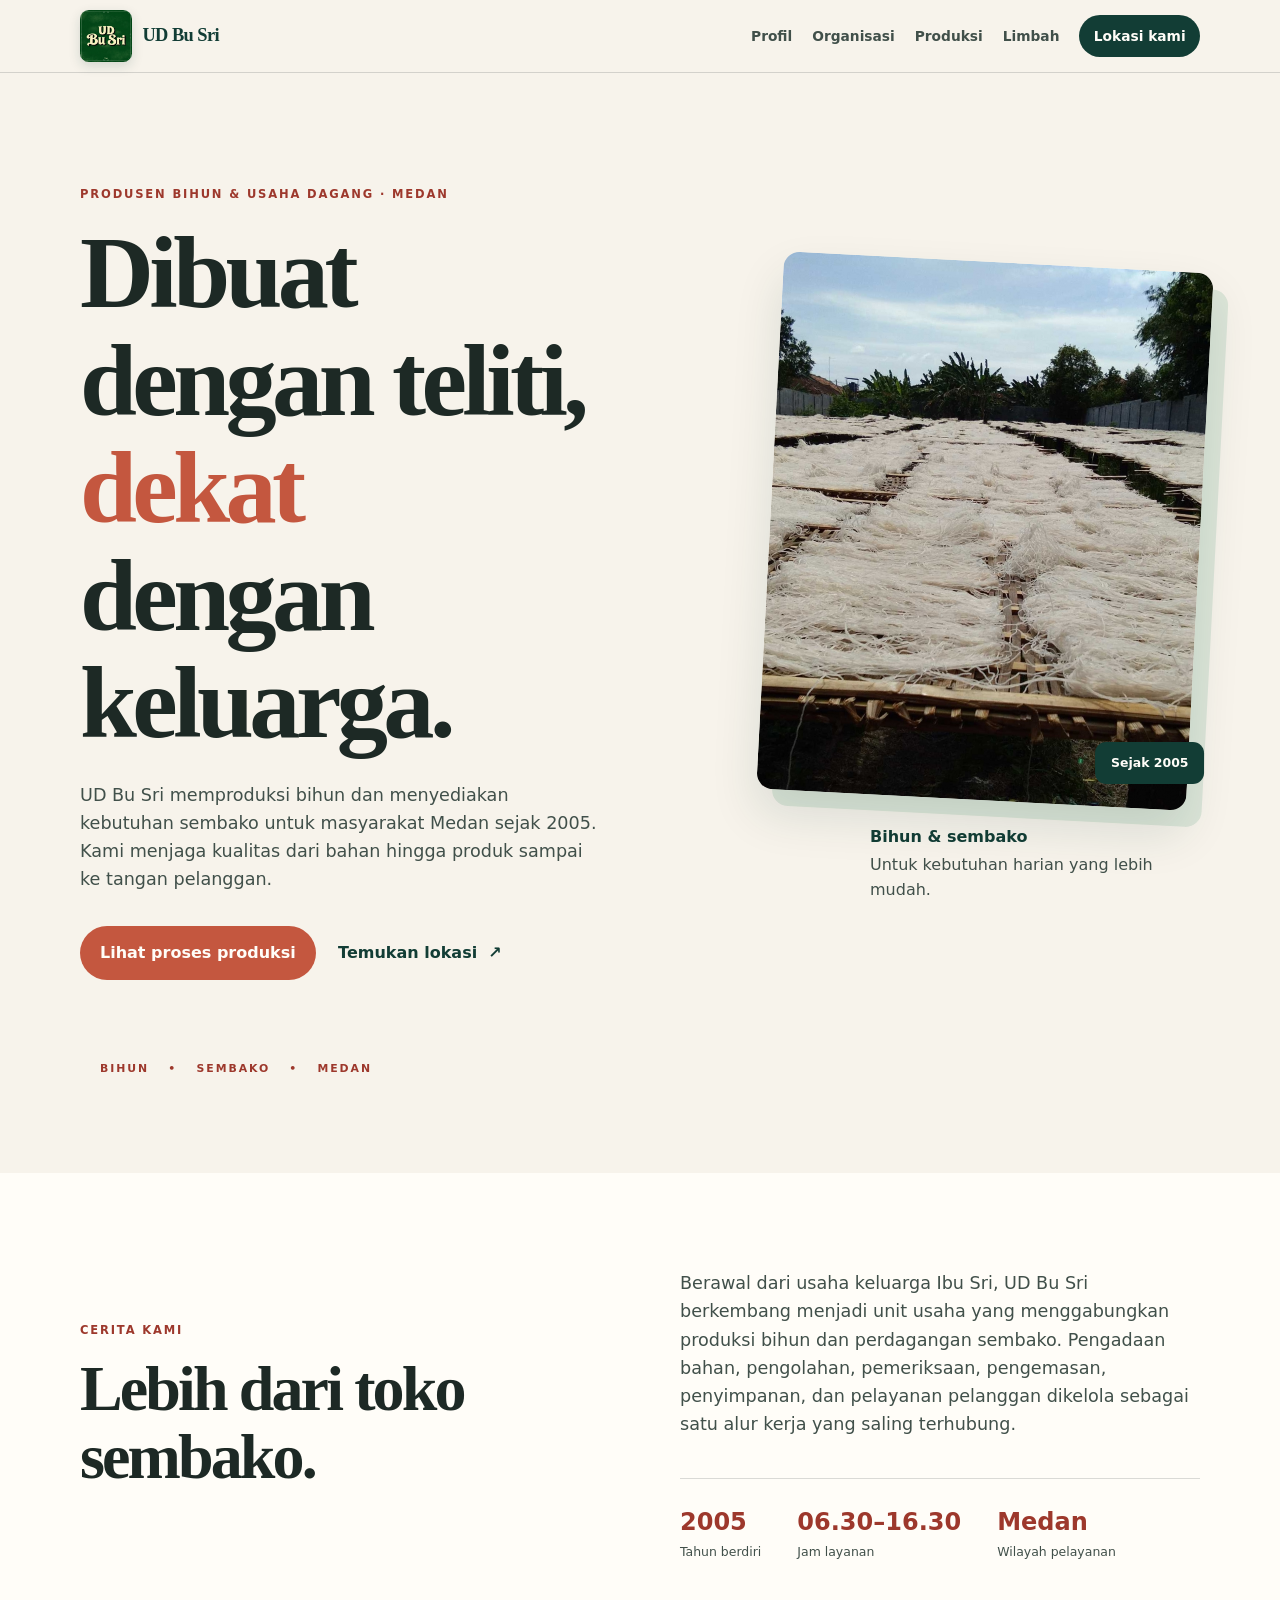
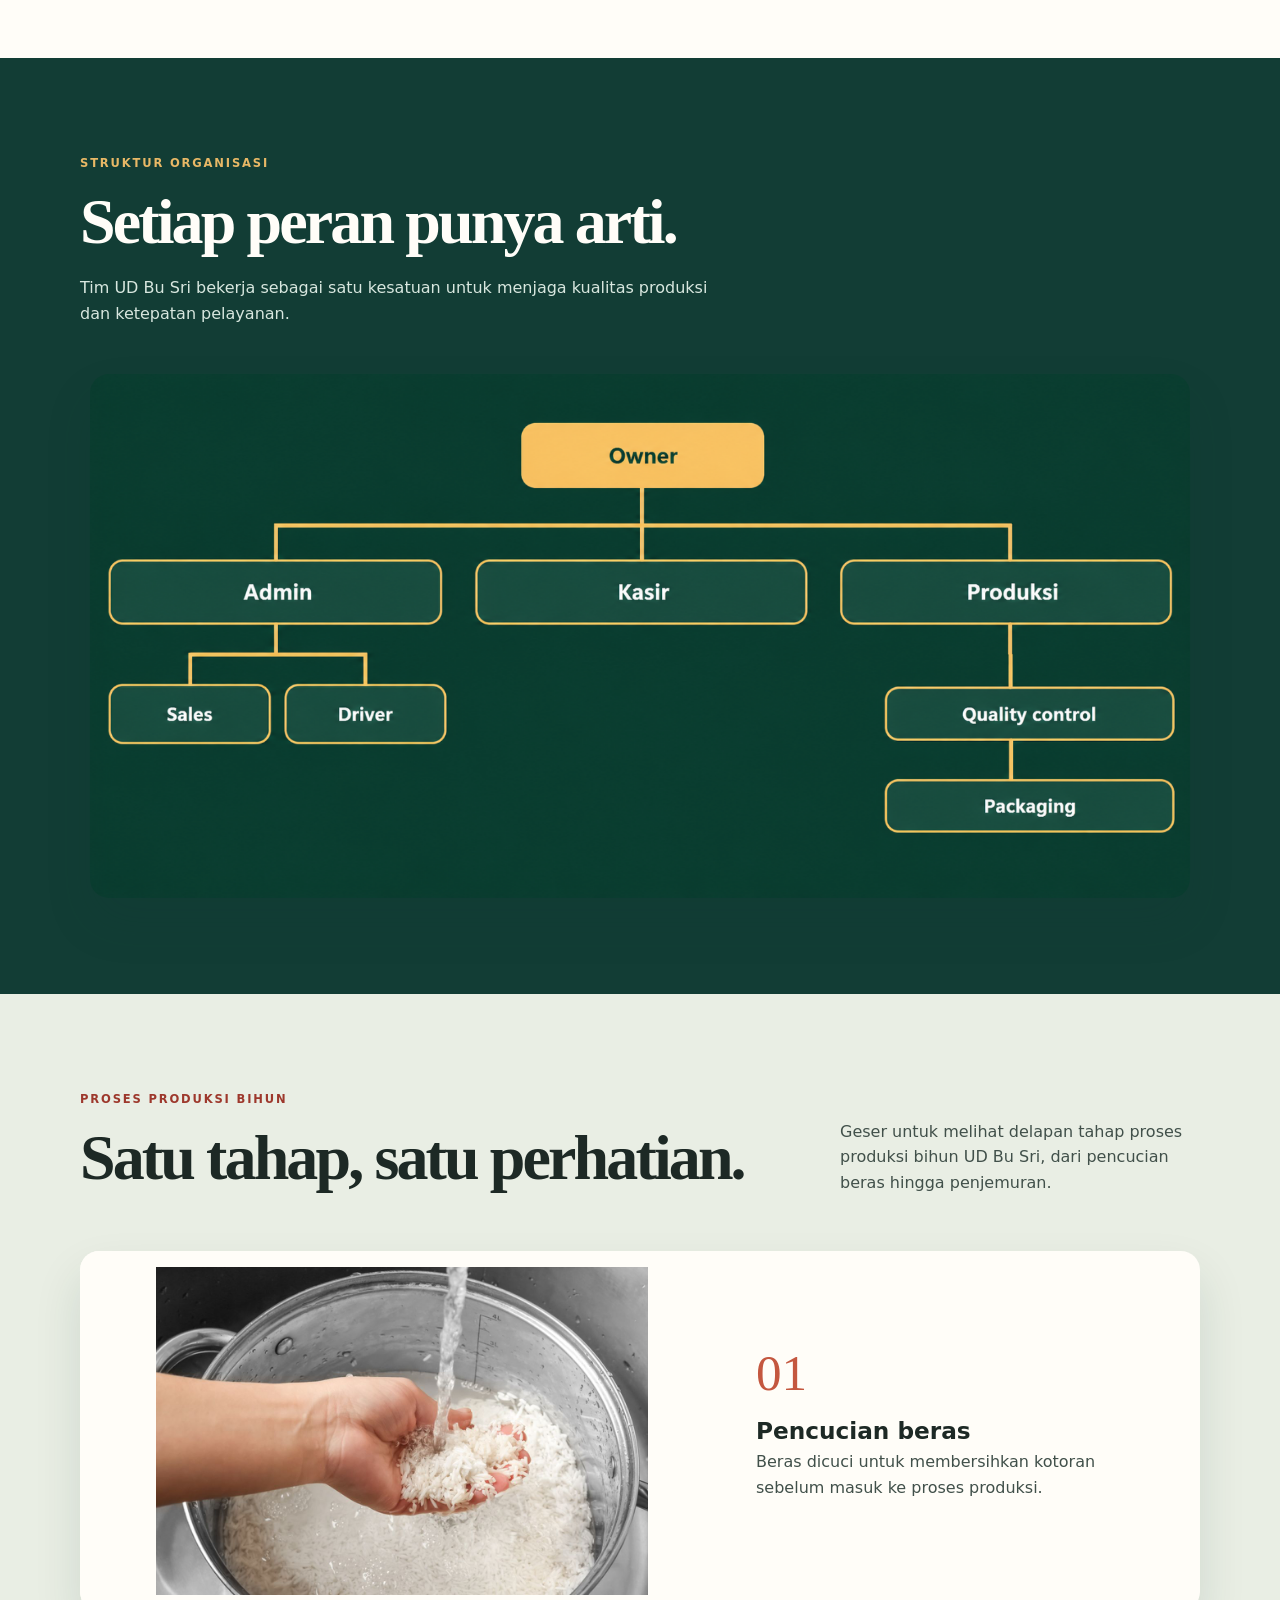
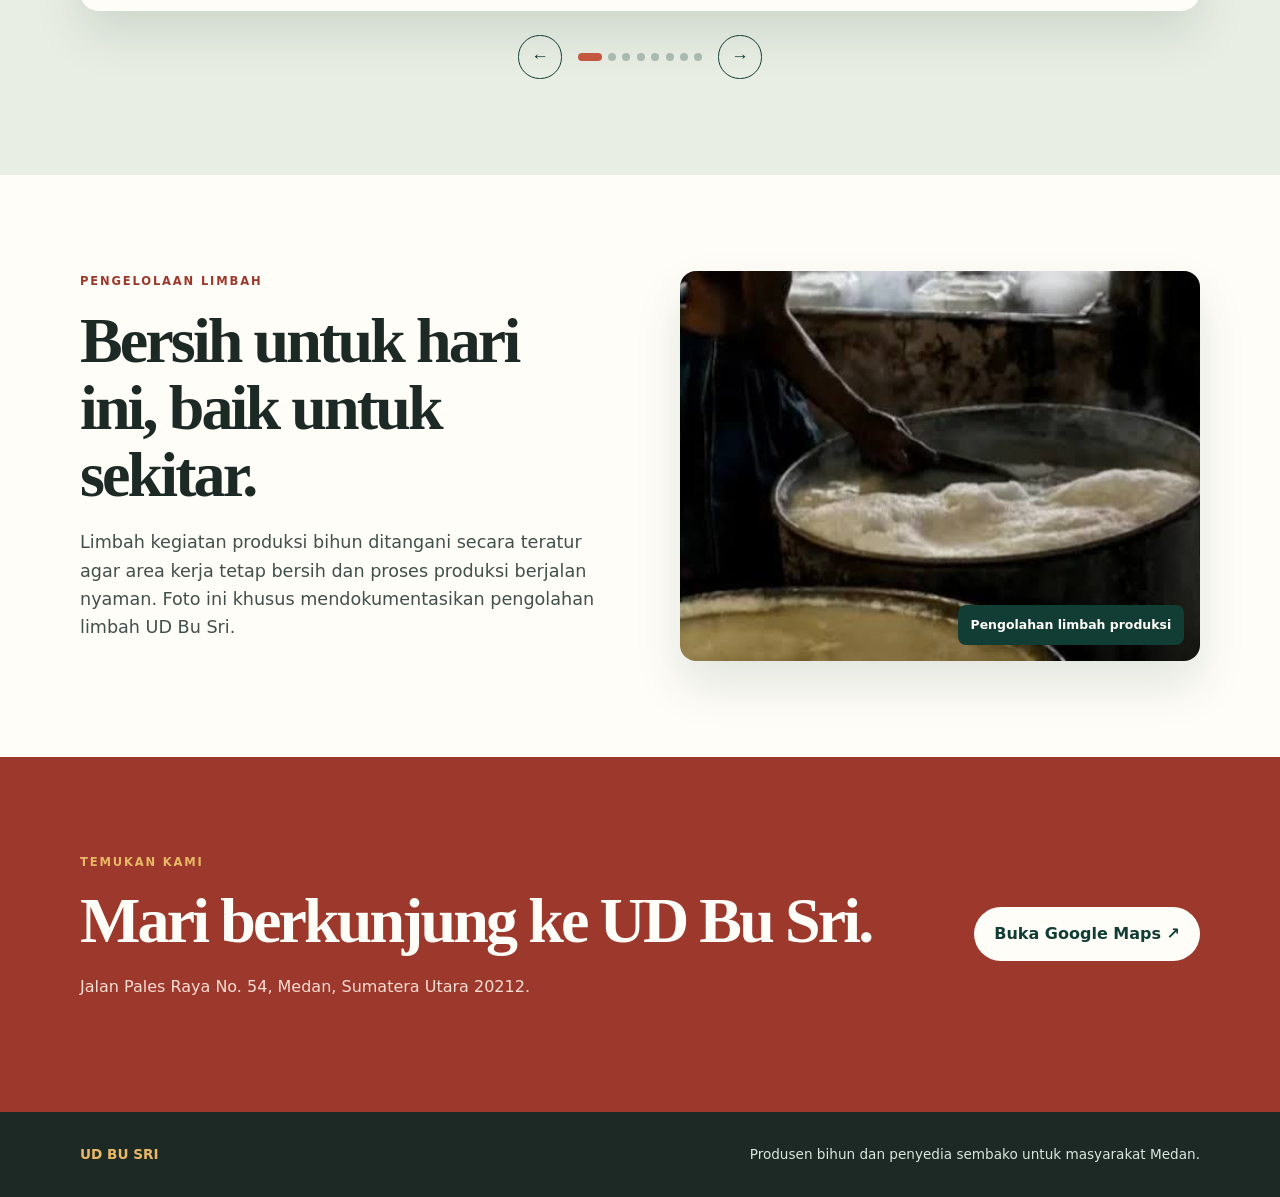
==== index.html @ 16790c25 "commit" ====
<!doctype html>
<html lang="id">
  <head>
    <meta charset="utf-8">
    <meta name="viewport" content="width=device-width, initial-scale=1">
    <meta name="description" content="Profil UD Bu Sri sebagai produsen bihun dan penyedia sembako di Medan sejak 2005.">
    <title>UD Bu Sri | Produsen Bihun dan Sembako</title>
    <link rel="stylesheet" href="styles.css">
  </head>
  <body>
    <header class="site-header">
      <nav class="nav container" aria-label="Navigasi utama">
        <a class="brand" href="#beranda"><img class="brand-logo" src="assets/img/logo-ud-bu-sri.png" alt="Logo UD Bu Sri"><span class="brand-name">UD Bu Sri</span></a>
        <button class="menu-toggle" type="button" aria-expanded="false" aria-controls="site-menu">Menu</button>
        <div class="nav-links" id="site-menu">
          <a href="#profil">Profil</a>
          <a href="#organisasi">Organisasi</a>
          <a href="#produksi">Produksi</a>
          <a href="#limbah">Limbah</a>
          <a class="nav-cta" href="https://maps.app.goo.gl/NK58atgipWT18Rrt8" target="_blank" rel="noopener">Lokasi kami</a>
        </div>
      </nav>
    </header>

    <main id="beranda">
      <section class="hero section" aria-labelledby="hero-title">
        <div class="container hero-grid">
          <div class="hero-copy reveal">
            <p class="kicker">PRODUSEN BIHUN &amp; USAHA DAGANG · MEDAN</p>
            <h1 id="hero-title">Dibuat dengan teliti, <em>dekat</em> dengan keluarga.</h1>
            <p class="hero-intro">UD Bu Sri memproduksi bihun dan menyediakan kebutuhan sembako untuk masyarakat Medan sejak 2005. Kami menjaga kualitas dari bahan hingga produk sampai ke tangan pelanggan.</p>
            <div class="hero-actions">
              <a class="button button-primary" href="#produksi">Lihat proses produksi</a>
              <a class="text-link" href="https://maps.app.goo.gl/NK58atgipWT18Rrt8" target="_blank" rel="noopener">Temukan lokasi <span aria-hidden="true">↗</span></a>
            </div>
          </div>
          <div class="hero-visual reveal reveal-delay">
            <div class="hero-photo">
              <img src="assets/img/gallery/produksi/08-penjemuran.jpg" alt="Penjemuran bihun UD Bu Sri">
              <span class="photo-badge">Sejak 2005</span>
            </div>
            <div class="hero-note"><strong>Bihun &amp; sembako</strong><span>Untuk kebutuhan harian yang lebih mudah.</span></div>
          </div>
        </div>
        <div class="hero-ribbon" aria-hidden="true"><span>BIHUN</span><span>•</span><span>SEMBAKO</span><span>•</span><span>MEDAN</span></div>
      </section>

      <section class="section section-light" id="profil" aria-labelledby="profil-title">
        <div class="container two-column reveal">
          <div>
            <p class="kicker">CERITA KAMI</p>
            <h2 id="profil-title">Lebih dari toko sembako.</h2>
          </div>
          <div class="body-large">
            <p>Berawal dari usaha keluarga Ibu Sri, UD Bu Sri berkembang menjadi unit usaha yang menggabungkan produksi bihun dan perdagangan sembako. Pengadaan bahan, pengolahan, pemeriksaan, pengemasan, penyimpanan, dan pelayanan pelanggan dikelola sebagai satu alur kerja yang saling terhubung.</p>
            <div class="stats">
              <div><strong>2005</strong><span>Tahun berdiri</span></div>
              <div><strong>06.30–16.30</strong><span>Jam layanan</span></div>
              <div><strong>Medan</strong><span>Wilayah pelayanan</span></div>
            </div>
          </div>
        </div>
      </section>

      <section class="section section-dark" id="organisasi" aria-labelledby="org-title">
        <div class="container">
          <div class="section-heading reveal">
            <p class="kicker">STRUKTUR ORGANISASI</p>
            <h2 id="org-title">Setiap peran punya arti.</h2>
            <p>Tim UD Bu Sri bekerja sebagai satu kesatuan untuk menjaga kualitas produksi dan ketepatan pelayanan.</p>
          </div>
          <div class="org-image reveal">
            <img src="assets/img/struktur-organisasi-ud-bu-sri.png" alt="Struktur organisasi UD Bu Sri">
          </div>
        </div>
      </section>

      <section class="section section-warm" id="produksi" aria-labelledby="produksi-title">
        <div class="container">
          <div class="production-header reveal">
            <div>
              <p class="kicker">PROSES PRODUKSI BIHUN</p>
              <h2 id="produksi-title">Satu tahap, satu perhatian.</h2>
            </div>
            <p>Geser untuk melihat delapan tahap proses produksi bihun UD Bu Sri, dari pencucian beras hingga penjemuran.</p>
          </div>
          <div class="carousel reveal" data-carousel>
            <div class="carousel-window">
              <div class="carousel-track" data-carousel-track>
                <article class="slide"><img src="assets/img/gallery/produksi/01-pencucian-beras.jpg" alt="Pencucian beras untuk produksi bihun"><div><span>01</span><h3>Pencucian beras</h3><p>Beras dicuci untuk membersihkan kotoran sebelum masuk ke proses produksi.</p></div></article>
                <article class="slide"><img src="assets/img/gallery/produksi/02-perendaman-beras.jpg" alt="Beras direndam selama satu jam"><div><span>02</span><h3>Perendaman satu jam</h3><p>Beras yang telah dicuci direndam selama satu jam agar lebih siap untuk digiling.</p></div></article>
                <article class="slide"><img src="assets/img/gallery/produksi/03-penggilingan-penyaringan.avif" alt="Penggilingan dan penyaringan beras"><div><span>03</span><h3>Penggilingan dan penyaringan</h3><p>Beras digiling, kemudian disaring untuk memperoleh bahan dengan tekstur yang sesuai.</p></div></article>
                <article class="slide"><img src="assets/img/gallery/produksi/04-pengukusan-tahap-1.webp" alt="Pengukusan tahap pertama adonan bihun"><div><span>04</span><h3>Pengukusan tahap pertama</h3><p>Bahan hasil pengolahan dikukus pada tahap awal sebelum dipadatkan.</p></div></article>
                <article class="slide"><img src="assets/img/gallery/produksi/05-pengepresan.jpg" alt="Pengepresan bahan produksi bihun"><div><span>05</span><h3>Pengepresan</h3><p>Bahan dipres untuk mengurangi kadar air dan membentuk adonan yang lebih padat.</p></div></article>
                <article class="slide"><img src="assets/img/gallery/produksi/06-pencetakan.png" alt="Pencetakan bihun"><div><span>06</span><h3>Pencetakan</h3><p>Adonan dicetak untuk menghasilkan bentuk bihun yang seragam.</p></div></article>
                <article class="slide"><img src="assets/img/gallery/produksi/07-pembentukan-lembaran.jpg" alt="Penggilingan untuk membentuk lembaran bihun"><div><span>07</span><h3>Pembentukan lembaran</h3><p>Hasil cetakan digiling hingga membentuk lembaran sesuai kebutuhan proses.</p></div></article>
                <article class="slide"><img src="assets/img/gallery/produksi/08-penjemuran.jpg" alt="Penjemuran bihun"><div><span>08</span><h3>Penjemuran</h3><p>Bihun dijemur hingga siap ditangani dan digunakan sebagai produk akhir.</p></div></article>
              </div>
            </div>
            <div class="carousel-controls"><button class="carousel-button" type="button" data-carousel-prev aria-label="Tahap sebelumnya">←</button><div class="carousel-dots" data-carousel-dots></div><button class="carousel-button" type="button" data-carousel-next aria-label="Tahap berikutnya">→</button></div>
          </div>
        </div>
      </section>

      <section class="section section-light" id="limbah" aria-labelledby="limbah-title">
        <div class="container waste-grid reveal">
          <div><p class="kicker">PENGELOLAAN LIMBAH</p><h2 id="limbah-title">Bersih untuk hari ini, baik untuk sekitar.</h2><p class="body-large">Limbah kegiatan produksi bihun ditangani secara teratur agar area kerja tetap bersih dan proses produksi berjalan nyaman. Foto ini khusus mendokumentasikan pengolahan limbah UD Bu Sri.</p></div>
          <figure class="waste-photo"><img src="assets/img/gallery/produksi/Udbusri-9.jpg" alt="Pengolahan limbah UD Bu Sri"><figcaption>Pengolahan limbah produksi</figcaption></figure>
        </div>
      </section>

      <section class="section contact-section" id="kontak" aria-labelledby="kontak-title">
        <div class="container contact-card reveal"><div><p class="kicker">TEMUKAN KAMI</p><h2 id="kontak-title">Mari berkunjung ke UD Bu Sri.</h2><p>Jalan Pales Raya No. 54, Medan, Sumatera Utara 20212.</p></div><a class="button button-light" href="https://maps.app.goo.gl/NK58atgipWT18Rrt8" target="_blank" rel="noopener">Buka Google Maps ↗</a></div>
      </section>
    </main>
    <footer class="footer"><div class="container"><strong>UD BU SRI</strong><span>Produsen bihun dan penyedia sembako untuk masyarakat Medan.</span></div></footer>
    <script src="script.js"></script>
  </body>
</html>
---- styles.css ----
:root {
  --ink: #1d2925;
  --ink-soft: #41504a;
  --cream: #f7f3eb;
  --paper: #fffdf8;
  --terracotta: #c4573f;
  --terracotta-dark: #9d382c;
  --sage: #dce5d8;
  --forest: #123d35;
  --gold: #e8b866;
  --line: rgba(29, 41, 37, .16);
  --shadow: 0 1.5rem 3rem rgba(18, 61, 53, .12);
  color: var(--ink);
  font-family: Inter, ui-sans-serif, system-ui, -apple-system, BlinkMacSystemFont, "Segoe UI", sans-serif;
  line-height: 1.6;
}
* { box-sizing: border-box; }
html { scroll-behavior: smooth; }
body { margin: 0; background: var(--cream); color: var(--ink); }
img { display: block; max-width: 100%; }
a { color: inherit; text-decoration: none; }
.container { width: min(1120px, calc(100% - 2.5rem)); margin: 0 auto; }
.site-header { position: sticky; top: 0; z-index: 20; background: rgba(247, 243, 235, .94); backdrop-filter: blur(1rem); border-bottom: 1px solid var(--line); }
.nav { min-height: 4.5rem; display: flex; align-items: center; justify-content: space-between; gap: 1rem; }
.brand { display: inline-flex; align-items: center; gap: .65rem; font-weight: 800; letter-spacing: -.03em; }
.brand-logo { width: 3.25rem; height: 3.25rem; border-radius: .55rem; object-fit: cover; box-shadow: 0 .25rem .75rem rgba(18, 61, 53, .16); }
.brand-name { color: var(--forest); font-family: Georgia, "Times New Roman", serif; font-size: 1.15rem; font-weight: 700; letter-spacing: -.03em; white-space: nowrap; }
.sr-only { position: absolute; width: 1px; height: 1px; padding: 0; margin: -1px; overflow: hidden; clip: rect(0, 0, 0, 0); white-space: nowrap; border: 0; }
.nav-links { display: flex; align-items: center; gap: 1.25rem; font-size: .86rem; font-weight: 700; }
.nav-links a:not(.nav-cta) { color: var(--ink-soft); }
.nav-links a:hover, .nav-links a:focus-visible { color: var(--terracotta-dark); }
.nav-cta { padding: .65rem .9rem; border-radius: 999px; color: var(--paper); background: var(--forest); }
.menu-toggle { display: none; border: 0; background: none; font: inherit; font-weight: 700; color: var(--forest); }
.section { padding: 6rem 0; }
.hero { position: relative; overflow: hidden; padding: 7rem 0 6rem; background: var(--cream); }
.hero-grid, .two-column, .waste-grid { display: grid; grid-template-columns: 1fr 1fr; gap: 5rem; align-items: center; }
.kicker { margin: 0 0 1rem; color: var(--terracotta-dark); font-size: .72rem; font-weight: 800; letter-spacing: .16em; }
h1, h2, h3, p { margin-top: 0; }
h1, h2 { font-family: Georgia, "Times New Roman", serif; letter-spacing: -.045em; line-height: 1.05; }
h1 { max-width: 650px; margin-bottom: 1.5rem; font-size: clamp(3.2rem, 8vw, 6.7rem); }
h1 em { color: var(--terracotta); font-style: normal; }
h2 { margin-bottom: 1.25rem; font-size: clamp(2.3rem, 5vw, 4.2rem); }
h3 { margin-bottom: .35rem; font-size: 1.45rem; line-height: 1.1; }
.hero-intro, .body-large { max-width: 600px; color: var(--ink-soft); font-size: 1.1rem; }
.hero-actions { display: flex; flex-wrap: wrap; align-items: center; gap: 1.4rem; margin-top: 2rem; }
.button { display: inline-flex; justify-content: center; align-items: center; border: 0; border-radius: 999px; padding: .9rem 1.25rem; font-weight: 800; transition: transform .25s ease, box-shadow .25s ease, background .25s ease; }
.button:hover, .button:focus-visible { transform: translateY(-3px); box-shadow: 0 .75rem 1.5rem rgba(18, 61, 53, .18); }
.button-primary { color: var(--paper); background: var(--terracotta); }
.button-light { color: var(--forest); background: var(--paper); }
.text-link { color: var(--forest); font-weight: 800; }
.text-link span { display: inline-block; margin-left: .35rem; transition: transform .25s ease; }
.text-link:hover span { transform: translate(3px, -3px); }
.hero-photo { position: relative; margin-left: auto; width: min(100%, 430px); transform: rotate(3deg); }
.hero-photo::before { position: absolute; inset: 1rem -1rem -1rem 1rem; z-index: -1; border-radius: 1rem; background: var(--sage); content: ""; }
.hero-photo img { width: 100%; aspect-ratio: 4 / 5; border-radius: 1rem; object-fit: cover; box-shadow: var(--shadow); }
.photo-badge { position: absolute; right: -1rem; bottom: 1.5rem; padding: .7rem 1rem; border-radius: .7rem; color: var(--paper); background: var(--forest); font-size: .78rem; font-weight: 800; transform: rotate(-3deg); }
.hero-note { display: flex; flex-direction: column; gap: .15rem; margin: 1.5rem 0 0 auto; width: min(100%, 330px); color: var(--ink-soft); }
.hero-note strong { color: var(--forest); }
.hero-ribbon { display: flex; gap: 1.2rem; width: min(1120px, calc(100% - 2.5rem)); margin: 5rem auto 0; padding: 0 1.25rem; color: var(--terracotta-dark); font-size: .68rem; font-weight: 800; letter-spacing: .18em; }
.section-light { background: var(--paper); }
.section-dark { color: var(--paper); background: var(--forest); }
.section-dark .kicker, .section-dark .section-heading p { color: var(--gold); }
.stats { display: flex; flex-wrap: wrap; gap: 2.25rem; margin-top: 2.5rem; padding-top: 1.5rem; border-top: 1px solid var(--line); }
.stats div { display: flex; flex-direction: column; }
.stats strong { color: var(--terracotta-dark); font-size: 1.5rem; }
.stats span { color: var(--ink-soft); font-size: .78rem; }
.section-heading { max-width: 650px; margin-bottom: 3rem; }
.section-heading p:last-child, .production-header > p { color: #d8e7df; }
.org-image { max-width: 1100px; margin: 0 auto; }
.org-image img { display: block; width: 100%; height: auto; border-radius: 1.2rem; box-shadow: var(--shadow); }
.org-node { display: grid; place-items: center; min-height: 3.2rem; padding: .75rem 1rem; border: 1px solid rgba(232, 184, 102, .65); border-radius: .65rem; color: var(--paper); background: rgba(255,255,255,.08); font-weight: 800; transition: background .25s ease, transform .25s ease; }
.org-node:hover { background: rgba(232, 184, 102, .18); transform: translateY(-3px); }
.org-owner { width: min(100%, 190px); margin: 0 auto; color: var(--forest); background: var(--gold); border-color: var(--gold); }
.org-connector { position: relative; z-index: 2; width: 2px; height: 1.5rem; margin: 0 auto; background: var(--gold); }
.org-main-line { height: 2rem; margin-bottom: -1px; }
.org-branches { position: relative; display: grid; grid-template-columns: repeat(3, 1fr); gap: 1.5rem; }
.org-branches::before { position: absolute; z-index: 1; top: 0; left: 16.66%; right: 16.66%; height: 2px; background: var(--gold); content: ""; }
.org-branch { position: relative; padding-top: 1.5rem; }
.org-branch::before { position: absolute; z-index: 2; top: -1px; left: 50%; width: 2px; height: 1.6rem; background: var(--gold); content: ""; }
.org-subnodes { position: relative; display: grid; grid-template-columns: 1fr 1fr; gap: .65rem; padding-top: 1.5rem; }
.org-subnodes::before { position: absolute; z-index: 1; top: 0; left: 25%; right: 25%; height: 2px; background: var(--gold); content: ""; }
.org-subnodes .small { position: relative; }
.org-subnodes .small::before { position: absolute; z-index: 2; top: -1.5rem; left: 50%; width: 2px; height: 1.5rem; background: var(--gold); content: ""; }
.org-subnodes.vertical { grid-template-columns: 1fr; row-gap: 1.5rem; }
.org-subnodes.vertical::before { top: 0; left: 50%; right: auto; width: 2px; height: 1.5rem; }
.org-subnodes.vertical .small::before { display: none; }
.org-subnodes.vertical .small + .small { position: relative; margin-top: 0; }
.org-subnodes.vertical .small + .small::before { display: block; position: absolute; z-index: 2; top: -1.5rem; left: 50%; width: 2px; height: 1.5rem; background: var(--gold); content: ""; }
.org-node.small { min-height: 2.7rem; padding: .5rem; font-size: .8rem; }
.section-warm { background: #e9eee4; }
.production-header { display: flex; align-items: end; justify-content: space-between; gap: 3rem; margin-bottom: 2.5rem; }
.production-header > p { max-width: 360px; color: var(--ink-soft); }
.carousel { position: relative; }
.carousel-window { overflow: hidden; border-radius: 1.2rem; background: var(--paper); box-shadow: var(--shadow); }
.carousel-track { display: flex; transition: transform .55s cubic-bezier(.22, 1, .36, 1); }
.slide { min-width: 100%; display: grid; grid-template-columns: 1.15fr .85fr; align-items: stretch; }
.slide img { width: 100%; height: 360px; padding: 1rem; object-fit: contain; background: var(--paper); }
.slide > div { display: flex; flex-direction: column; justify-content: center; padding: 2rem; }
.slide > div > span { margin-bottom: 1.25rem; color: var(--terracotta); font-family: Georgia, serif; font-size: 3.2rem; line-height: 1; }
.slide p { color: var(--ink-soft); }
.carousel-controls { display: flex; align-items: center; justify-content: center; gap: 1rem; margin-top: 1.5rem; }
.carousel-button { display: grid; place-items: center; width: 2.7rem; height: 2.7rem; border: 1px solid var(--forest); border-radius: 50%; color: var(--forest); background: transparent; font-size: 1.1rem; cursor: pointer; transition: color .2s ease, background .2s ease, transform .2s ease; }
.carousel-button:hover, .carousel-button:focus-visible { color: var(--paper); background: var(--forest); transform: scale(1.08); }
.carousel-dots { display: flex; gap: .4rem; }
.carousel-dot { width: .5rem; height: .5rem; padding: 0; border: 0; border-radius: 50%; background: rgba(18,61,53,.28); cursor: pointer; transition: width .25s ease, border-radius .25s ease, background .25s ease; }
.carousel-dot.active { width: 1.5rem; border-radius: 1rem; background: var(--terracotta); }
.waste-photo { position: relative; margin: 0; }
.waste-photo img { width: 100%; aspect-ratio: 4 / 3; border-radius: 1rem; object-fit: cover; box-shadow: var(--shadow); }
.waste-photo figcaption { position: absolute; right: 1rem; bottom: 1rem; padding: .6rem .8rem; border-radius: .5rem; color: var(--paper); background: var(--forest); font-size: .78rem; font-weight: 800; }
.contact-section { color: var(--paper); background: var(--terracotta-dark); }
.contact-card { display: flex; align-items: center; justify-content: space-between; gap: 2rem; }
.contact-card .kicker { color: var(--gold); }
.contact-card p:last-child { color: #f9ded4; }
.footer { padding: 2rem 0; color: #d9e7df; background: var(--ink); }
.footer .container { display: flex; justify-content: space-between; gap: 1rem; font-size: .85rem; }
.footer strong { color: var(--gold); }
.reveal { opacity: 0; transform: translateY(28px); transition: opacity .7s ease, transform .7s ease; }
.reveal-delay { transition-delay: .15s; }
.reveal.is-visible { opacity: 1; transform: translateY(0); }
:focus-visible { outline: 3px solid var(--gold); outline-offset: 3px; }
@media (max-width: 760px) {
  .menu-toggle { display: block; }
  .nav-links { position: absolute; top: 4.5rem; right: 1.25rem; left: 1.25rem; display: none; flex-direction: column; align-items: stretch; padding: 1rem; border: 1px solid var(--line); border-radius: .8rem; background: var(--paper); box-shadow: var(--shadow); }
  .nav-links.is-open { display: flex; }
  .nav-cta { text-align: center; }
  .section { padding: 4.5rem 0; }
  .hero { padding-top: 5rem; }
  .hero-grid, .two-column, .waste-grid { grid-template-columns: 1fr; gap: 3rem; }
  .hero-visual { max-width: 430px; margin: 0 auto; }
  .hero-ribbon { margin-top: 3rem; }
  .production-header, .contact-card { align-items: start; flex-direction: column; gap: 1rem; }
  .slide { grid-template-columns: 1fr; }
  .slide img { height: 280px; padding: .75rem; }
  .slide > div { padding: 1.5rem; }
  .org-branches { gap: .6rem; }
  .org-node { font-size: .85rem; }
  .org-node.small { font-size: .68rem; }
  .footer .container { flex-direction: column; }
}
@media (prefers-reduced-motion: reduce) {
  html { scroll-behavior: auto; }
  *, *::before, *::after { animation-duration: .01ms !important; animation-iteration-count: 1 !important; transition-duration: .01ms !important; }
  .reveal { opacity: 1; transform: none; }
}
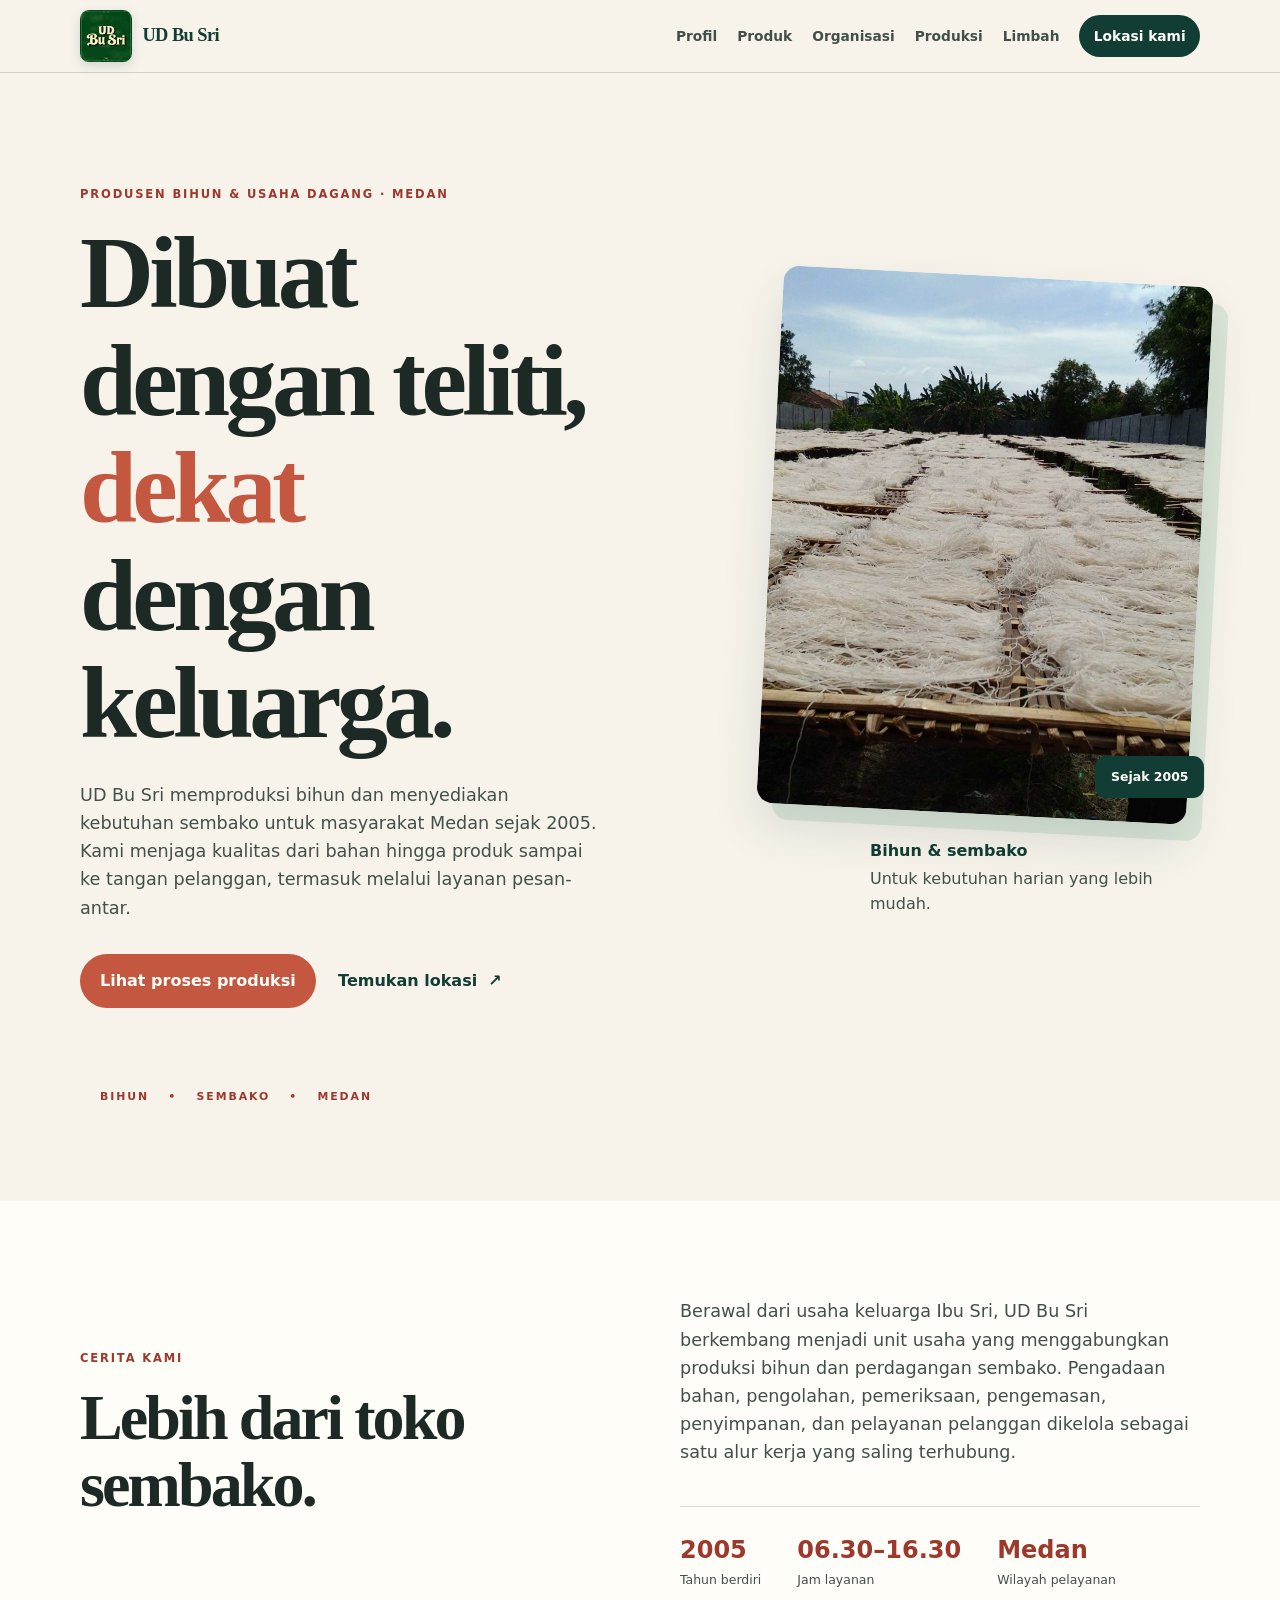
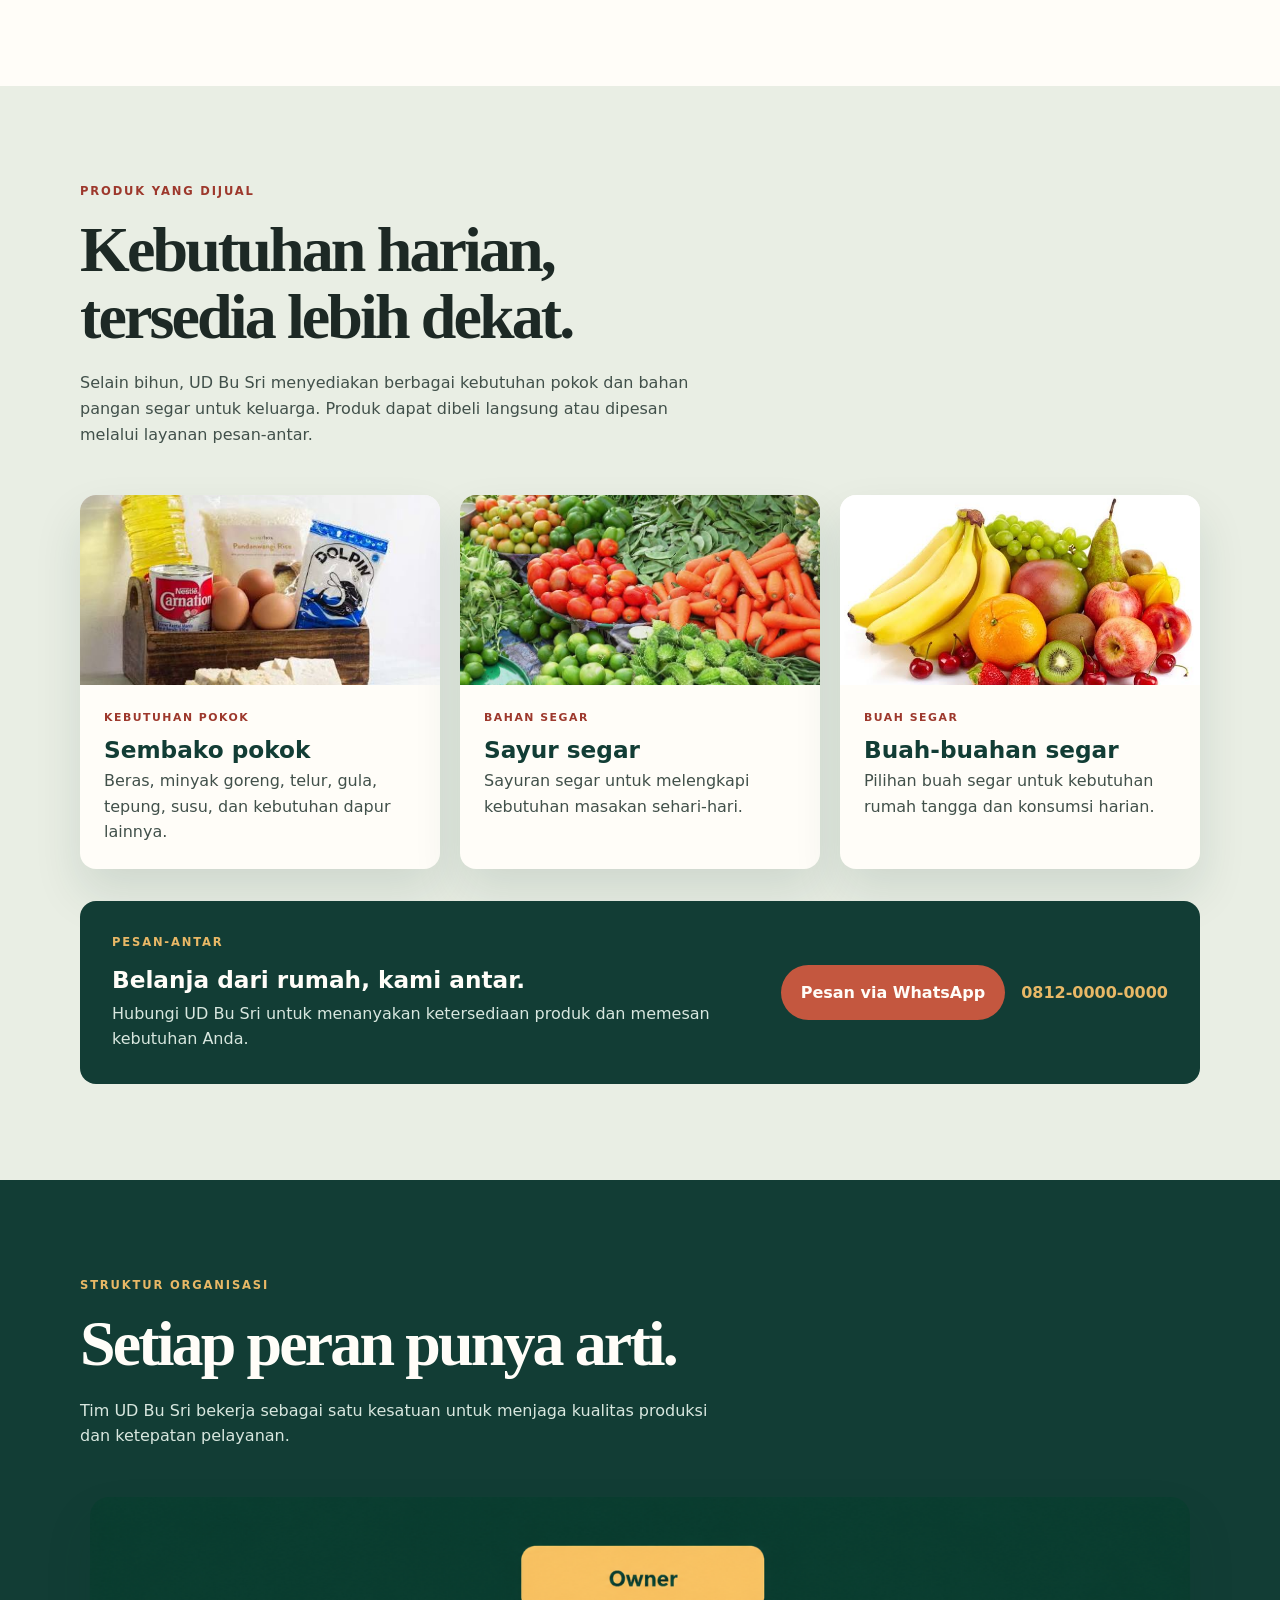
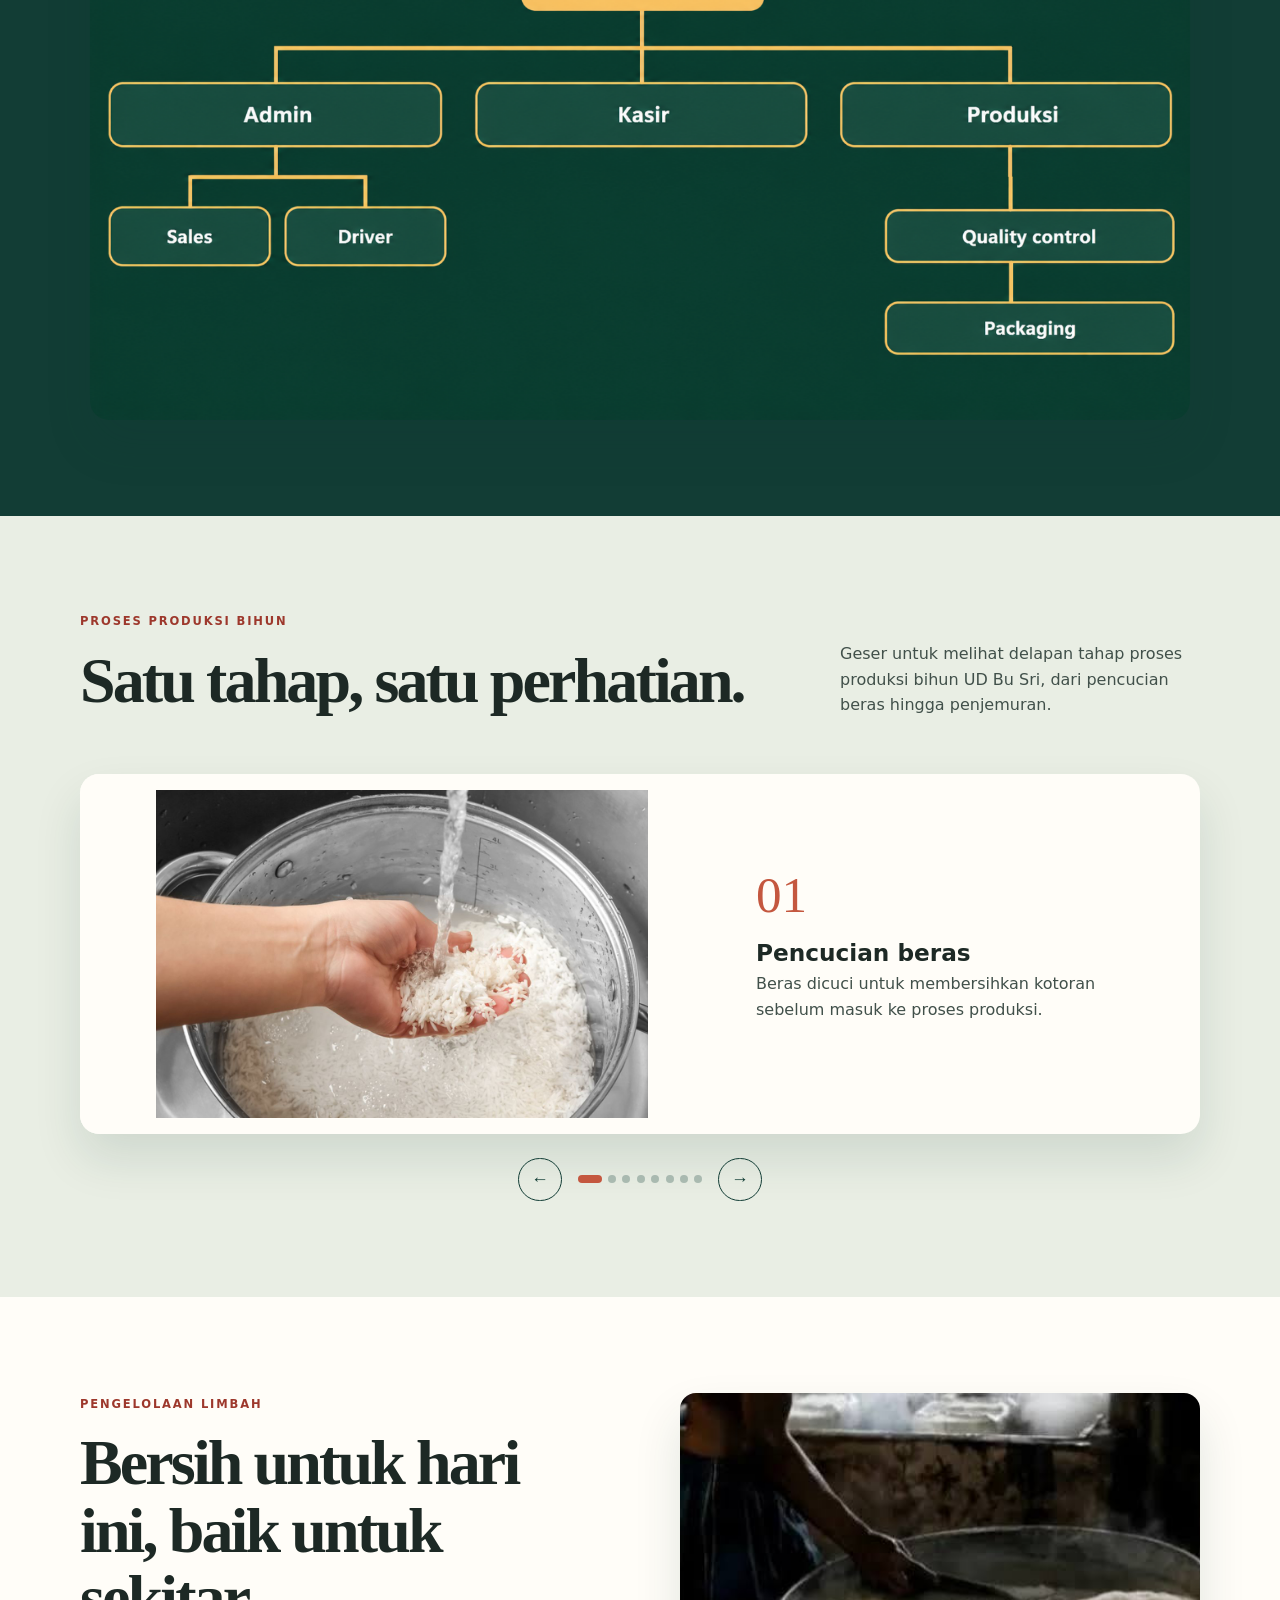
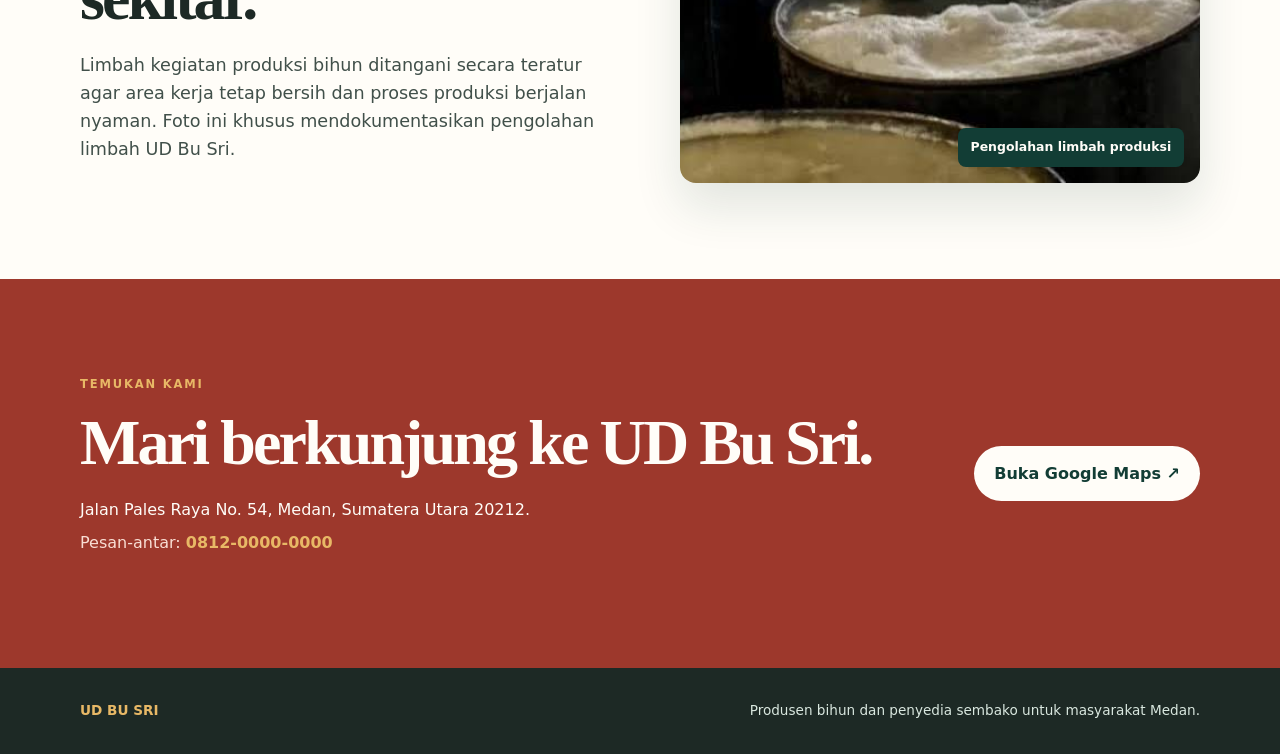
==== commit 632e4ffa: "commit" ====
--- a/index.html
+++ b/index.html
@@ -14,6 +14,7 @@
         <button class="menu-toggle" type="button" aria-expanded="false" aria-controls="site-menu">Menu</button>
         <div class="nav-links" id="site-menu">
           <a href="#profil">Profil</a>
+          <a href="#produk">Produk</a>
           <a href="#organisasi">Organisasi</a>
           <a href="#produksi">Produksi</a>
           <a href="#limbah">Limbah</a>
@@ -28,7 +29,7 @@
           <div class="hero-copy reveal">
             <p class="kicker">PRODUSEN BIHUN &amp; USAHA DAGANG · MEDAN</p>
             <h1 id="hero-title">Dibuat dengan teliti, <em>dekat</em> dengan keluarga.</h1>
-            <p class="hero-intro">UD Bu Sri memproduksi bihun dan menyediakan kebutuhan sembako untuk masyarakat Medan sejak 2005. Kami menjaga kualitas dari bahan hingga produk sampai ke tangan pelanggan.</p>
+            <p class="hero-intro">UD Bu Sri memproduksi bihun dan menyediakan kebutuhan sembako untuk masyarakat Medan sejak 2005. Kami menjaga kualitas dari bahan hingga produk sampai ke tangan pelanggan, termasuk melalui layanan pesan-antar.</p>
             <div class="hero-actions">
               <a class="button button-primary" href="#produksi">Lihat proses produksi</a>
               <a class="text-link" href="https://maps.app.goo.gl/NK58atgipWT18Rrt8" target="_blank" rel="noopener">Temukan lokasi <span aria-hidden="true">↗</span></a>
@@ -57,6 +58,53 @@
               <div><strong>2005</strong><span>Tahun berdiri</span></div>
               <div><strong>06.30–16.30</strong><span>Jam layanan</span></div>
               <div><strong>Medan</strong><span>Wilayah pelayanan</span></div>
+            </div>
+          </div>
+        </div>
+      </section>
+
+      <section class="section section-warm" id="produk" aria-labelledby="produk-title">
+        <div class="container">
+          <div class="section-heading reveal">
+            <p class="kicker">PRODUK YANG DIJUAL</p>
+            <h2 id="produk-title">Kebutuhan harian, tersedia lebih dekat.</h2>
+            <p>Selain bihun, UD Bu Sri menyediakan berbagai kebutuhan pokok dan bahan pangan segar untuk keluarga. Produk dapat dibeli langsung atau dipesan melalui layanan pesan-antar.</p>
+          </div>
+          <div class="product-grid">
+            <article class="product-card reveal">
+              <img class="product-image" src="assets/img/produk/bahan-pokok.jpg" alt="Aneka kebutuhan pokok sembako">
+              <div class="product-card-content">
+                <p class="product-label">KEBUTUHAN POKOK</p>
+                <h3>Sembako pokok</h3>
+                <p>Beras, minyak goreng, telur, gula, tepung, susu, dan kebutuhan dapur lainnya.</p>
+              </div>
+            </article>
+            <article class="product-card reveal reveal-delay">
+              <img class="product-image" src="assets/img/produk/sayur-segar.jpg" alt="Aneka sayur segar">
+              <div class="product-card-content">
+                <p class="product-label">BAHAN SEGAR</p>
+                <h3>Sayur segar</h3>
+                <p>Sayuran segar untuk melengkapi kebutuhan masakan sehari-hari.</p>
+              </div>
+            </article>
+            <article class="product-card reveal reveal-delay">
+              <img class="product-image" src="assets/img/produk/buah-segar.jpg" alt="Aneka buah-buahan segar">
+              <div class="product-card-content">
+                <p class="product-label">BUAH SEGAR</p>
+                <h3>Buah-buahan segar</h3>
+                <p>Pilihan buah segar untuk kebutuhan rumah tangga dan konsumsi harian.</p>
+              </div>
+            </article>
+          </div>
+          <div class="delivery-card reveal">
+            <div>
+              <p class="kicker">PESAN-ANTAR</p>
+              <h3>Belanja dari rumah, kami antar.</h3>
+              <p>Hubungi UD Bu Sri untuk menanyakan ketersediaan produk dan memesan kebutuhan Anda.</p>
+            </div>
+            <div class="delivery-actions">
+              <a class="button button-primary" href="https://wa.me/6281200000000?text=Halo%20UD%20Bu%20Sri%2C%20saya%20ingin%20memesan%20produk." target="_blank" rel="noopener">Pesan via WhatsApp</a>
+              <a class="phone-link" href="tel:+6281200000000">0812-0000-0000</a>
             </div>
           </div>
         </div>
@@ -110,7 +158,7 @@
       </section>
 
       <section class="section contact-section" id="kontak" aria-labelledby="kontak-title">
-        <div class="container contact-card reveal"><div><p class="kicker">TEMUKAN KAMI</p><h2 id="kontak-title">Mari berkunjung ke UD Bu Sri.</h2><p>Jalan Pales Raya No. 54, Medan, Sumatera Utara 20212.</p></div><a class="button button-light" href="https://maps.app.goo.gl/NK58atgipWT18Rrt8" target="_blank" rel="noopener">Buka Google Maps ↗</a></div>
+        <div class="container contact-card reveal"><div><p class="kicker">TEMUKAN KAMI</p><h2 id="kontak-title">Mari berkunjung ke UD Bu Sri.</h2><p>Jalan Pales Raya No. 54, Medan, Sumatera Utara 20212.</p><p class="contact-phone">Pesan-antar: <a href="tel:+6281200000000">0812-0000-0000</a></p></div><a class="button button-light" href="https://maps.app.goo.gl/NK58atgipWT18Rrt8" target="_blank" rel="noopener">Buka Google Maps ↗</a></div>
       </section>
     </main>
     <footer class="footer"><div class="container"><strong>UD BU SRI</strong><span>Produsen bihun dan penyedia sembako untuk masyarakat Medan.</span></div></footer>
--- a/styles.css
+++ b/styles.css
@@ -66,6 +66,20 @@
 .stats span { color: var(--ink-soft); font-size: .78rem; }
 .section-heading { max-width: 650px; margin-bottom: 3rem; }
 .section-heading p:last-child, .production-header > p { color: #d8e7df; }
+.section-warm .section-heading p:last-child { color: var(--ink-soft); }
+.product-grid { display: grid; grid-template-columns: repeat(3, 1fr); gap: 1.25rem; }
+.product-card { overflow: hidden; border-radius: 1rem; background: var(--paper); box-shadow: var(--shadow); }
+.product-image { display: block; width: 100%; height: 190px; object-fit: cover; }
+.product-card-content { padding: 1.5rem; }
+.product-label { margin-bottom: .65rem; color: var(--terracotta-dark); font-size: .68rem; font-weight: 800; letter-spacing: .14em; }
+.product-card h3 { color: var(--forest); }
+.product-card p:last-child { margin-bottom: 0; color: var(--ink-soft); }
+.delivery-card { display: flex; align-items: center; justify-content: space-between; gap: 2rem; margin-top: 2rem; padding: 2rem; border-radius: 1rem; color: var(--paper); background: var(--forest); }
+.delivery-card .kicker { color: var(--gold); }
+.delivery-card h3 { margin-bottom: .5rem; }
+.delivery-card p:last-child { max-width: 600px; margin-bottom: 0; color: #d8e7df; }
+.delivery-actions { display: flex; flex-wrap: wrap; align-items: center; justify-content: flex-end; gap: 1rem; }
+.phone-link { color: var(--gold); font-weight: 800; white-space: nowrap; }
 .org-image { max-width: 1100px; margin: 0 auto; }
 .org-image img { display: block; width: 100%; height: auto; border-radius: 1.2rem; box-shadow: var(--shadow); }
 .org-node { display: grid; place-items: center; min-height: 3.2rem; padding: .75rem 1rem; border: 1px solid rgba(232, 184, 102, .65); border-radius: .65rem; color: var(--paper); background: rgba(255,255,255,.08); font-weight: 800; transition: background .25s ease, transform .25s ease; }
@@ -111,6 +125,8 @@
 .contact-card { display: flex; align-items: center; justify-content: space-between; gap: 2rem; }
 .contact-card .kicker { color: var(--gold); }
 .contact-card p:last-child { color: #f9ded4; }
+.contact-card .contact-phone { margin-top: -.5rem; }
+.contact-phone a { color: var(--gold); font-weight: 800; }
 .footer { padding: 2rem 0; color: #d9e7df; background: var(--ink); }
 .footer .container { display: flex; justify-content: space-between; gap: 1rem; font-size: .85rem; }
 .footer strong { color: var(--gold); }
@@ -128,7 +144,9 @@
   .hero-grid, .two-column, .waste-grid { grid-template-columns: 1fr; gap: 3rem; }
   .hero-visual { max-width: 430px; margin: 0 auto; }
   .hero-ribbon { margin-top: 3rem; }
-  .production-header, .contact-card { align-items: start; flex-direction: column; gap: 1rem; }
+  .production-header, .contact-card, .delivery-card { align-items: start; flex-direction: column; gap: 1rem; }
+  .product-grid { grid-template-columns: 1fr; }
+  .delivery-actions { justify-content: flex-start; }
   .slide { grid-template-columns: 1fr; }
   .slide img { height: 280px; padding: .75rem; }
   .slide > div { padding: 1.5rem; }
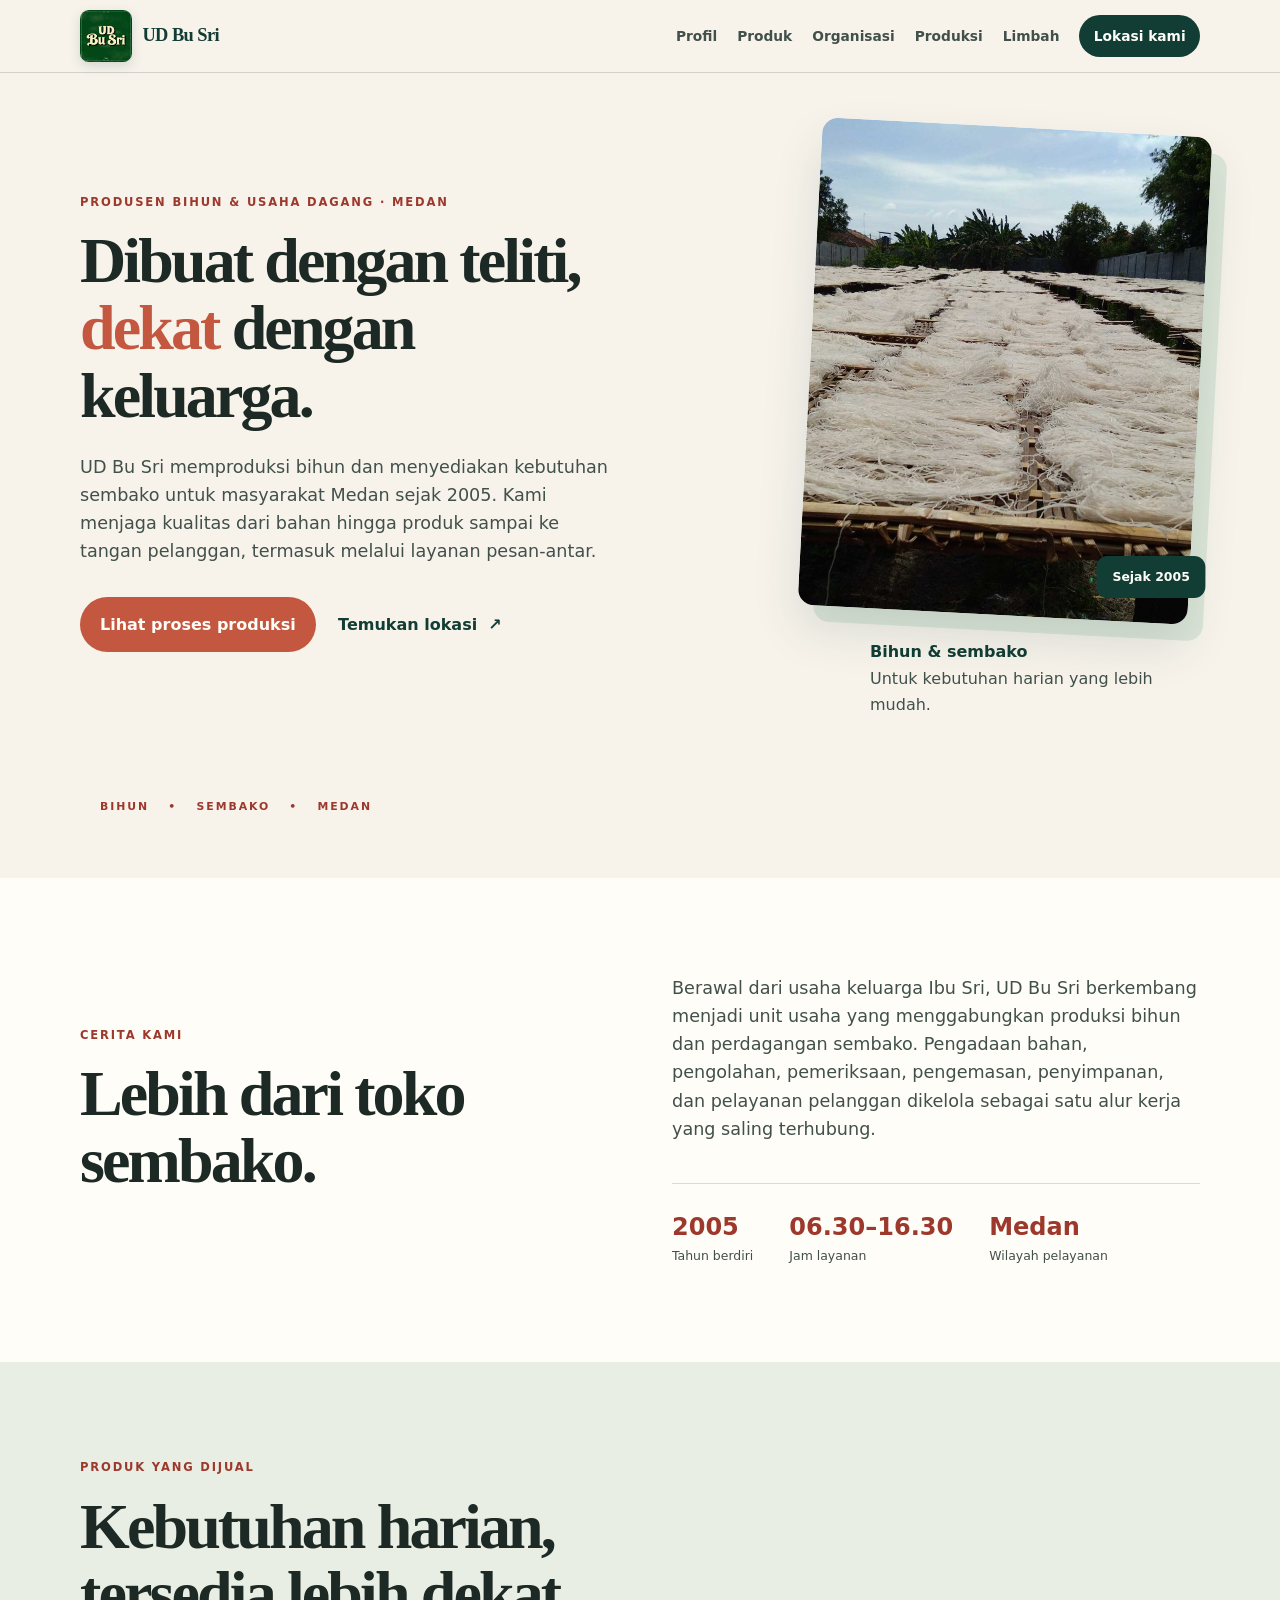
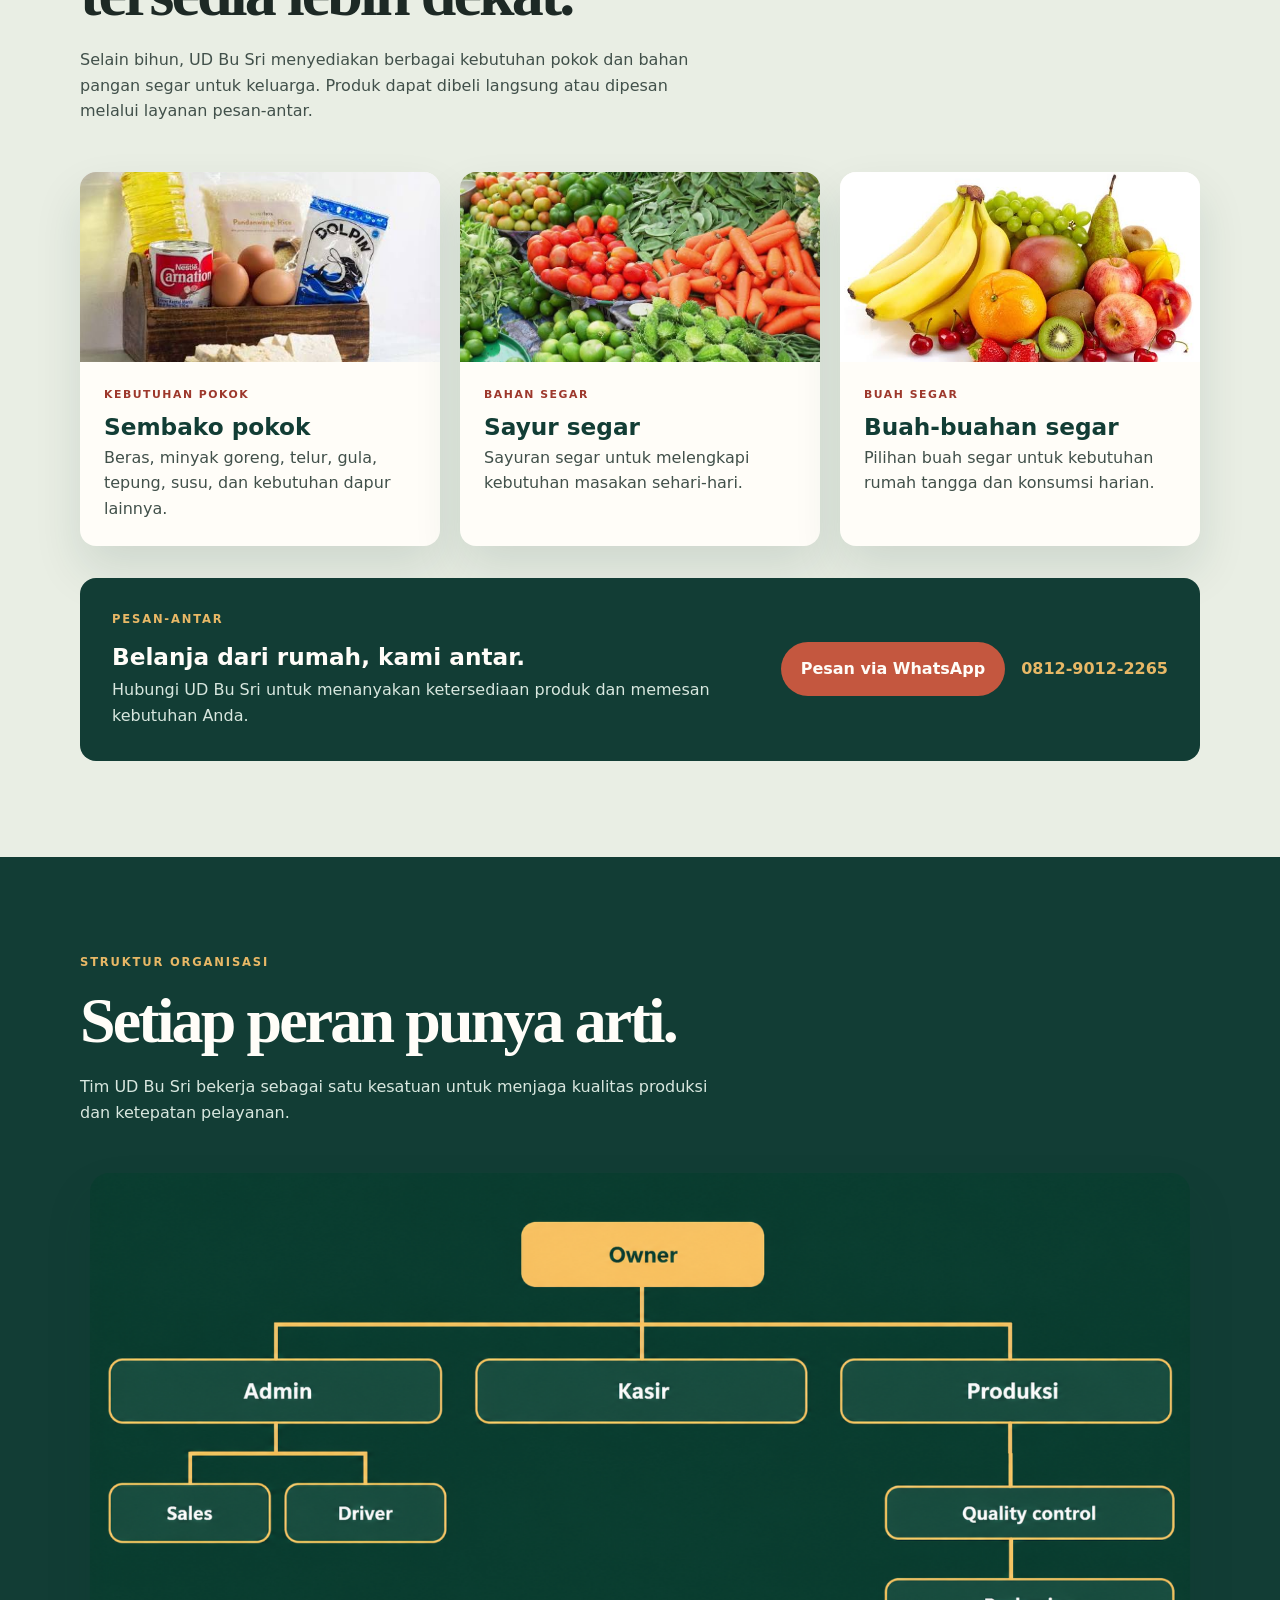
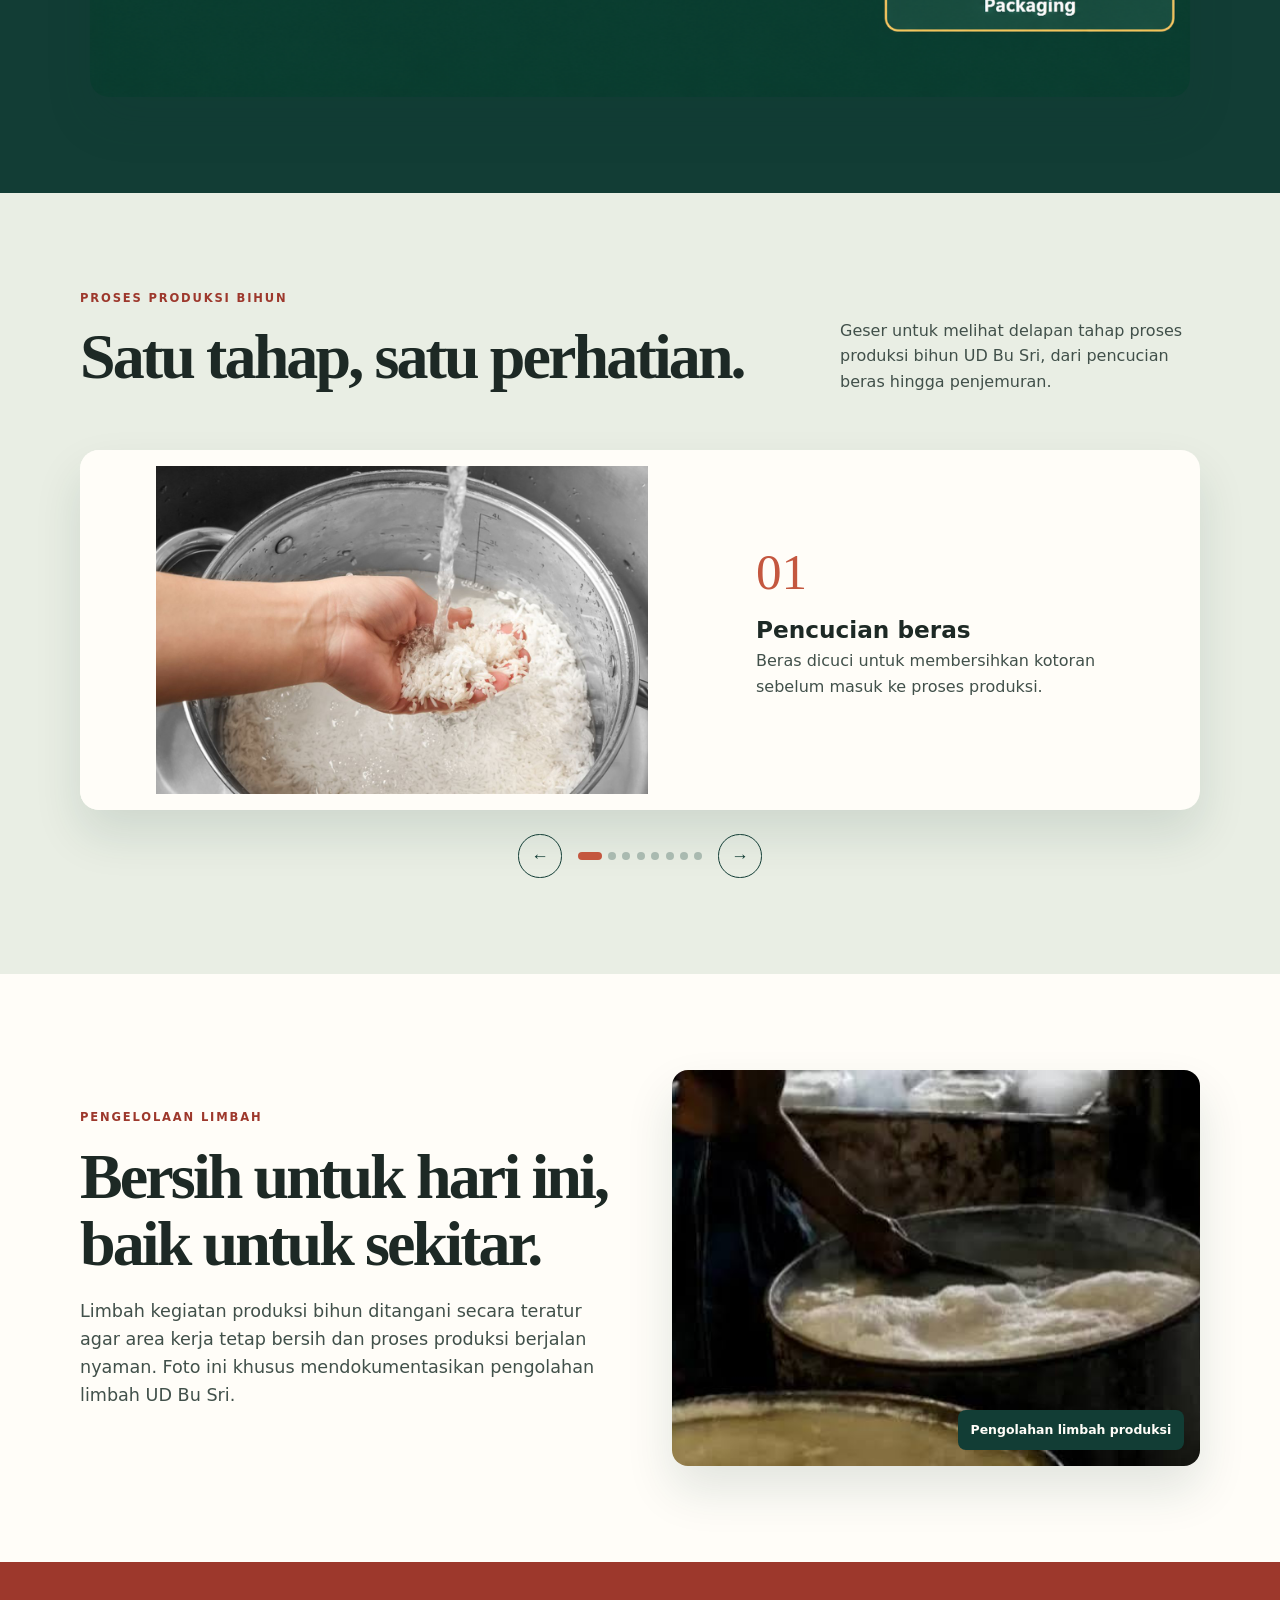
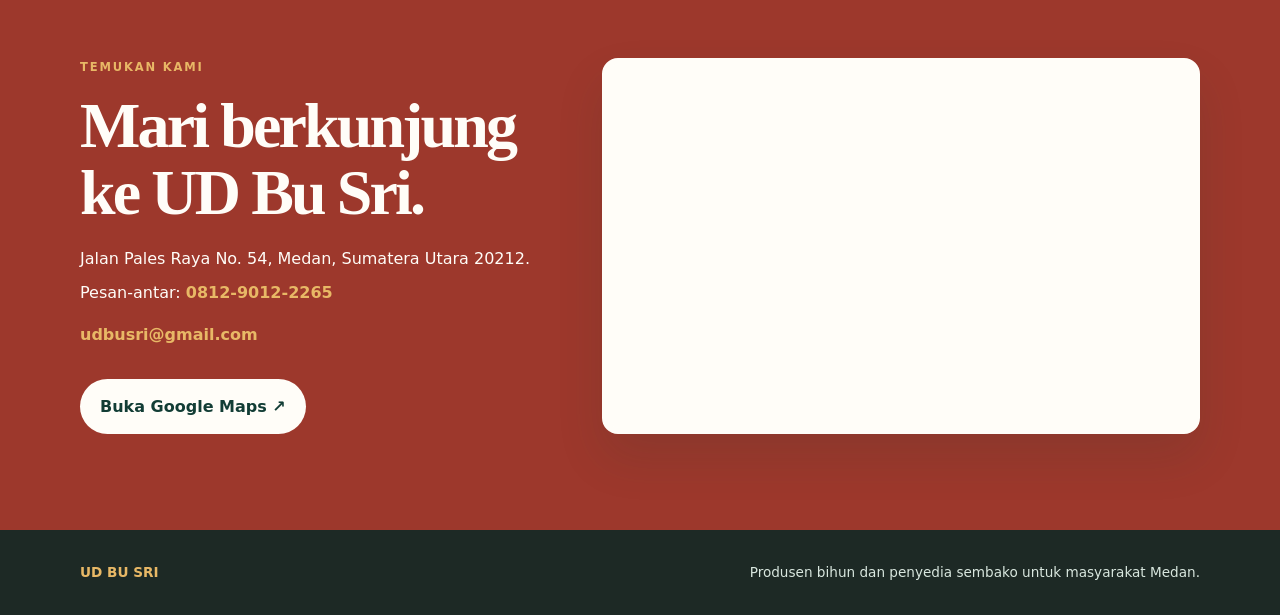
==== commit 9a299158: "commit" ====
--- a/index.html
+++ b/index.html
@@ -5,7 +5,8 @@
     <meta name="viewport" content="width=device-width, initial-scale=1">
     <meta name="description" content="Profil UD Bu Sri sebagai produsen bihun dan penyedia sembako di Medan sejak 2005.">
     <title>UD Bu Sri | Produsen Bihun dan Sembako</title>
-    <link rel="stylesheet" href="styles.css">
+    <link rel="icon" type="image/png" href="assets/img/logo-ud-bu-sri.png">
+    <link rel="stylesheet" href="styles.css?v=20261105">
   </head>
   <body>
     <header class="site-header">
@@ -103,8 +104,8 @@
               <p>Hubungi UD Bu Sri untuk menanyakan ketersediaan produk dan memesan kebutuhan Anda.</p>
             </div>
             <div class="delivery-actions">
-              <a class="button button-primary" href="https://wa.me/6281200000000?text=Halo%20UD%20Bu%20Sri%2C%20saya%20ingin%20memesan%20produk." target="_blank" rel="noopener">Pesan via WhatsApp</a>
-              <a class="phone-link" href="tel:+6281200000000">0812-0000-0000</a>
+              <a class="button button-primary" href="https://wa.me/6281290122265?text=Halo%20UD%20Bu%20Sri%2C%20saya%20ingin%20memesan%20produk." target="_blank" rel="noopener">Pesan via WhatsApp</a>
+              <a class="phone-link" href="tel:+6281290122265">0812-9012-2265</a>
             </div>
           </div>
         </div>
@@ -158,7 +159,21 @@
       </section>
 
       <section class="section contact-section" id="kontak" aria-labelledby="kontak-title">
-        <div class="container contact-card reveal"><div><p class="kicker">TEMUKAN KAMI</p><h2 id="kontak-title">Mari berkunjung ke UD Bu Sri.</h2><p>Jalan Pales Raya No. 54, Medan, Sumatera Utara 20212.</p><p class="contact-phone">Pesan-antar: <a href="tel:+6281200000000">0812-0000-0000</a></p></div><a class="button button-light" href="https://maps.app.goo.gl/NK58atgipWT18Rrt8" target="_blank" rel="noopener">Buka Google Maps ↗</a></div>
+        <div class="container contact-layout reveal">
+          <div class="contact-card">
+            <div>
+              <p class="kicker">TEMUKAN KAMI</p>
+              <h2 id="kontak-title">Mari berkunjung ke UD Bu Sri.</h2>
+              <p>Jalan Pales Raya No. 54, Medan, Sumatera Utara 20212.</p>
+              <p class="contact-phone">Pesan-antar: <a href="tel:+6281290122265">0812-9012-2265</a></p>
+              <p class="contact-email"><a href="mailto:udbusri@gmail.com">udbusri@gmail.com</a></p>
+              <a class="button button-light" href="https://maps.app.goo.gl/NK58atgipWT18Rrt8" target="_blank" rel="noopener">Buka Google Maps ↗</a>
+            </div>
+          </div>
+          <div class="map-card">
+            <iframe title="Peta lokasi UD Bu Sri" src="https://www.google.com/maps?q=Jalan+Pales+Raya+No.+54,+Medan,+Sumatera+Utara+20212&output=embed" loading="lazy" referrerpolicy="no-referrer-when-downgrade"></iframe>
+          </div>
+        </div>
       </section>
     </main>
     <footer class="footer"><div class="container"><strong>UD BU SRI</strong><span>Produsen bihun dan penyedia sembako untuk masyarakat Medan.</span></div></footer>
--- a/styles.css
+++ b/styles.css
@@ -32,12 +32,12 @@
 .nav-cta { padding: .65rem .9rem; border-radius: 999px; color: var(--paper); background: var(--forest); }
 .menu-toggle { display: none; border: 0; background: none; font: inherit; font-weight: 700; color: var(--forest); }
 .section { padding: 6rem 0; }
-.hero { position: relative; overflow: hidden; padding: 7rem 0 6rem; background: var(--cream); }
-.hero-grid, .two-column, .waste-grid { display: grid; grid-template-columns: 1fr 1fr; gap: 5rem; align-items: center; }
+.hero { position: relative; overflow: hidden; padding: clamp(3rem, 6vh, 5rem) 0 clamp(3.5rem, 7vh, 5rem); background: var(--cream); }
+.hero-grid, .two-column, .waste-grid { display: grid; grid-template-columns: 1fr 1fr; gap: 4rem; align-items: center; }
 .kicker { margin: 0 0 1rem; color: var(--terracotta-dark); font-size: .72rem; font-weight: 800; letter-spacing: .16em; }
 h1, h2, h3, p { margin-top: 0; }
 h1, h2 { font-family: Georgia, "Times New Roman", serif; letter-spacing: -.045em; line-height: 1.05; }
-h1 { max-width: 650px; margin-bottom: 1.5rem; font-size: clamp(3.2rem, 8vw, 6.7rem); }
+h1 { max-width: 650px; margin-bottom: 1.5rem; font-size: clamp(2.8rem, 5vw, 5rem); }
 h1 em { color: var(--terracotta); font-style: normal; }
 h2 { margin-bottom: 1.25rem; font-size: clamp(2.3rem, 5vw, 4.2rem); }
 h3 { margin-bottom: .35rem; font-size: 1.45rem; line-height: 1.1; }
@@ -50,7 +50,7 @@
 .text-link { color: var(--forest); font-weight: 800; }
 .text-link span { display: inline-block; margin-left: .35rem; transition: transform .25s ease; }
 .text-link:hover span { transform: translate(3px, -3px); }
-.hero-photo { position: relative; margin-left: auto; width: min(100%, 430px); transform: rotate(3deg); }
+.hero-photo { position: relative; margin-left: auto; width: min(100%, 390px); transform: rotate(3deg); }
 .hero-photo::before { position: absolute; inset: 1rem -1rem -1rem 1rem; z-index: -1; border-radius: 1rem; background: var(--sage); content: ""; }
 .hero-photo img { width: 100%; aspect-ratio: 4 / 5; border-radius: 1rem; object-fit: cover; box-shadow: var(--shadow); }
 .photo-badge { position: absolute; right: -1rem; bottom: 1.5rem; padding: .7rem 1rem; border-radius: .7rem; color: var(--paper); background: var(--forest); font-size: .78rem; font-weight: 800; transform: rotate(-3deg); }
@@ -66,7 +66,7 @@
 .stats span { color: var(--ink-soft); font-size: .78rem; }
 .section-heading { max-width: 650px; margin-bottom: 3rem; }
 .section-heading p:last-child, .production-header > p { color: #d8e7df; }
-.section-warm .section-heading p:last-child { color: var(--ink-soft); }
+.section-warm .section-heading > p:last-child { color: var(--ink-soft); }
 .product-grid { display: grid; grid-template-columns: repeat(3, 1fr); gap: 1.25rem; }
 .product-card { overflow: hidden; border-radius: 1rem; background: var(--paper); box-shadow: var(--shadow); }
 .product-image { display: block; width: 100%; height: 190px; object-fit: cover; }
@@ -122,11 +122,16 @@
 .waste-photo img { width: 100%; aspect-ratio: 4 / 3; border-radius: 1rem; object-fit: cover; box-shadow: var(--shadow); }
 .waste-photo figcaption { position: absolute; right: 1rem; bottom: 1rem; padding: .6rem .8rem; border-radius: .5rem; color: var(--paper); background: var(--forest); font-size: .78rem; font-weight: 800; }
 .contact-section { color: var(--paper); background: var(--terracotta-dark); }
-.contact-card { display: flex; align-items: center; justify-content: space-between; gap: 2rem; }
+.contact-layout { display: grid; grid-template-columns: minmax(0, .9fr) minmax(0, 1.1fr); gap: 2rem; align-items: stretch; }
+.contact-card { display: flex; align-items: center; }
 .contact-card .kicker { color: var(--gold); }
 .contact-card p:last-child { color: #f9ded4; }
 .contact-card .contact-phone { margin-top: -.5rem; }
 .contact-phone a { color: var(--gold); font-weight: 800; }
+.contact-email a { color: var(--gold); font-weight: 800; }
+.contact-card .button { margin-top: 1rem; }
+.map-card { min-height: 360px; overflow: hidden; border: 0.4rem solid var(--paper); border-radius: 1rem; background: var(--paper); box-shadow: var(--shadow); }
+.map-card iframe { display: block; width: 100%; height: 100%; min-height: 360px; border: 0; }
 .footer { padding: 2rem 0; color: #d9e7df; background: var(--ink); }
 .footer .container { display: flex; justify-content: space-between; gap: 1rem; font-size: .85rem; }
 .footer strong { color: var(--gold); }
@@ -144,7 +149,9 @@
   .hero-grid, .two-column, .waste-grid { grid-template-columns: 1fr; gap: 3rem; }
   .hero-visual { max-width: 430px; margin: 0 auto; }
   .hero-ribbon { margin-top: 3rem; }
-  .production-header, .contact-card, .delivery-card { align-items: start; flex-direction: column; gap: 1rem; }
+  .production-header, .delivery-card { align-items: start; flex-direction: column; gap: 1rem; }
+  .contact-layout { grid-template-columns: 1fr; }
+  .map-card, .map-card iframe { min-height: 280px; }
   .product-grid { grid-template-columns: 1fr; }
   .delivery-actions { justify-content: flex-start; }
   .slide { grid-template-columns: 1fr; }
@@ -155,6 +162,12 @@
   .org-node.small { font-size: .68rem; }
   .footer .container { flex-direction: column; }
 }
+@media (min-width: 761px) and (max-height: 800px) {
+  .hero { padding-top: 2.5rem; padding-bottom: 3rem; }
+  h1 { font-size: clamp(2.8rem, 5vw, 4.5rem); }
+  .hero-photo { width: min(100%, 340px); }
+  .hero-ribbon { margin-top: 3rem; }
+}
 @media (prefers-reduced-motion: reduce) {
   html { scroll-behavior: auto; }
   *, *::before, *::after { animation-duration: .01ms !important; animation-iteration-count: 1 !important; transition-duration: .01ms !important; }
